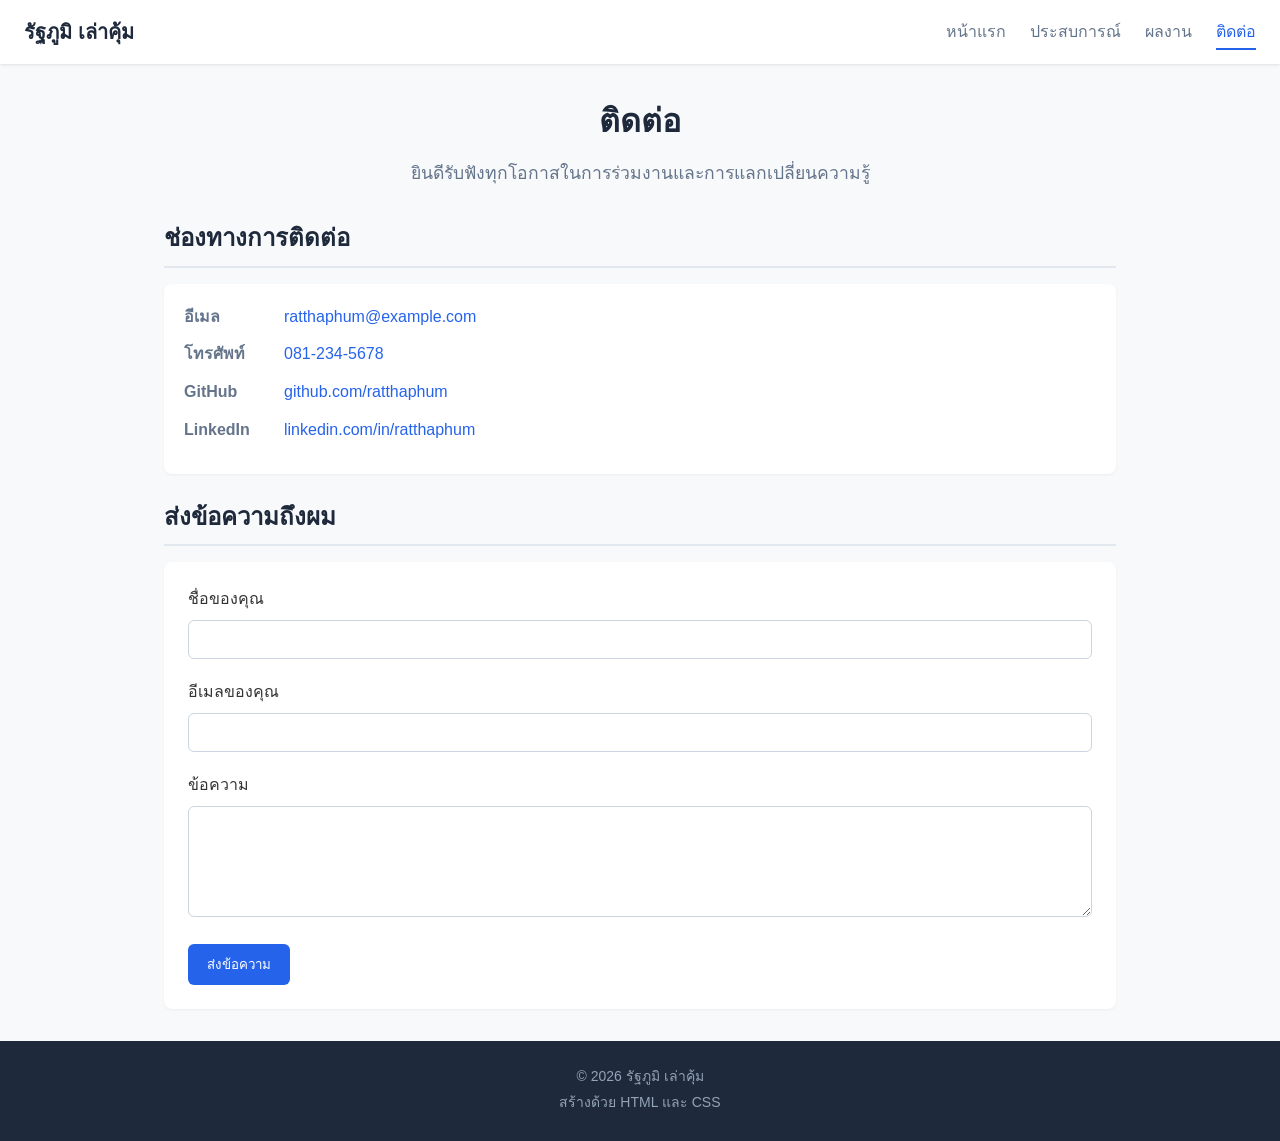
==== contact.html @ c4eb9b21 "Add files via upload" ====
<!DOCTYPE html>
<html lang="th">
<head>
    <meta charset="UTF-8">
    <meta name="viewport" content="width=device-width, initial-scale=1.0">
    <title>ติดต่อ | รัฐภูมิ เล่าคุ้ม</title>
    <link rel="stylesheet" href="style.css">
</head>
<body>

    <!-- แถบเมนูด้านบน -->
    <header class="site-header">
        <a href="index.html" class="logo">รัฐภูมิ เล่าคุ้ม</a>
        <nav class="site-nav">
            <ul>
                <li><a href="index.html">หน้าแรก</a></li>
                <li><a href="experience.html">ประสบการณ์</a></li>
                <li><a href="projects.html">ผลงาน</a></li>
                <li><a href="contact.html" class="active">ติดต่อ</a></li>
            </ul>
        </nav>
    </header>

    <!-- เนื้อหาหลัก -->
    <main>
        <section class="page-head">
            <h1>ติดต่อ</h1>
            <p class="tagline">ยินดีรับฟังทุกโอกาสในการร่วมงานและการแลกเปลี่ยนความรู้</p>
        </section>

        <!-- ช่องทางการติดต่อ -->
        <section>
            <h2>ช่องทางการติดต่อ</h2>
            <ul class="contact-list">
                <li>
                    <span class="label">อีเมล</span>
                    <a href="mailto:ratthaphum@example.com">ratthaphum@example.com</a>
                </li>
                <li>
                    <span class="label">โทรศัพท์</span>
                    <a href="tel:+66812345678">081-234-5678</a>
                </li>
                <li>
                    <span class="label">GitHub</span>
                    <a href="https://github.com" target="_blank" rel="noopener">github.com/ratthaphum</a>
                </li>
                <li>
                    <span class="label">LinkedIn</span>
                    <a href="https://linkedin.com" target="_blank" rel="noopener">linkedin.com/in/ratthaphum</a>
                </li>
            </ul>
        </section>

        <!-- ฟอร์มส่งข้อความ -->
        <section>
            <h2>ส่งข้อความถึงผม</h2>
            <form class="contact-form" action="#" method="POST">
                <div class="field">
                    <label for="name">ชื่อของคุณ</label>
                    <input type="text" id="name" name="name" required>
                </div>
                <div class="field">
                    <label for="email">อีเมลของคุณ</label>
                    <input type="email" id="email" name="email" required>
                </div>
                <div class="field">
                    <label for="message">ข้อความ</label>
                    <textarea id="message" name="message" rows="5" required></textarea>
                </div>
                <button type="submit" class="btn">ส่งข้อความ</button>
            </form>
        </section>
    </main>

    <!-- ท้ายเว็บ -->
    <footer class="site-footer">
        <p>&copy; 2026 รัฐภูมิ เล่าคุ้ม</p>
        <p>สร้างด้วย HTML และ CSS</p>
    </footer>

</body>
</html>
---- style.css ----
/* ==========================================================================
   1. Reset & General Styles (การตั้งค่าพื้นฐาน)
   ========================================================================== */
* {
    margin: 0;
    padding: 0;
    box-sizing: border-box;
}

body {
    font-family: 'Sarabun', 'Segoe UI', Tahoma, Geneva, Verdana, sans-serif;
    line-height: 1.6;
    color: #333333;
    background-color: #f8f9fa;
    display: flex;
    flex-direction: column;
    min-height: 100vh;
}

main {
    flex: 1;
    max-width: 1000px;
    width: 100%;
    margin: 0 auto;
    padding: 2rem 1.5rem;
}

h1, h2, h3 {
    color: #1e293b;
    margin-bottom: 0.75rem;
}

h1 { font-size: 2rem; }
h2 { font-size: 1.5rem; margin-top: 1.5rem; border-bottom: 2px solid #e2e8f0; padding-bottom: 0.5rem; }
h3 { font-size: 1.2rem; }

p {
    margin-bottom: 1rem;
}

a {
    color: #2563eb;
    text-decoration: none;
    transition: color 0.2s ease;
}

a:hover {
    color: #1d4ed8;
}

/* ==========================================================================
   2. Header & Navigation (แถบเมนูบน)
   ========================================================================== */
.site-header {
    background-color: #ffffff;
    box-shadow: 0 1px 3px rgba(0, 0, 0, 0.1);
    padding: 1rem 1.5rem;
    display: flex;
    justify-content: space-between;
    align-items: center;
    position: sticky;
    top: 0;
    z-index: 100;
}

.logo {
    font-size: 1.25rem;
    font-weight: bold;
    color: #1e293b;
}

.site-nav ul {
    display: flex;
    list-style: none;
    gap: 1.5rem;
}

.site-nav a {
    color: #64748b;
    font-weight: 500;
    padding: 0.5rem 0;
}

.site-nav a:hover,
.site-nav a.active {
    color: #2563eb;
    border-bottom: 2px solid #2563eb;
}

/* ==========================================================================
   3. Components (ส่วนประกอบย่อย)
   ========================================================================== */
/* ปุ่มกด */
.btn {
    display: inline-block;
    background-color: #2563eb;
    color: #ffffff;
    padding: 0.6rem 1.2rem;
    border-radius: 6px;
    font-weight: 500;
    border: none;
    cursor: pointer;
    transition: background-color 0.2s ease;
}

.btn:hover {
    background-color: #1d4ed8;
    color: #ffffff;
}

/* หัวข้อหน้าเพจ */
.page-head {
    text-align: center;
    margin-bottom: 2rem;
}

.tagline {
    color: #64748b;
    font-size: 1.1rem;
}

/* ==========================================================================
   4. Index Page (หน้าแรก)
   ========================================================================== */
.hero {
    display: flex;
    align-items: center;
    gap: 2rem;
    padding: 2rem 0;
}

.avatar {
    width: 160px;
    height: 160px;
    border-radius: 50%;
    object-fit: cover;
    box-shadow: 0 4px 6px -1px rgba(0, 0, 0, 0.1);
}

.hero-text {
    flex: 1;
}

.two-col {
    display: grid;
    grid-template-columns: 1fr 1fr;
    gap: 2rem;
    margin-top: 1rem;
}

.col {
    background-color: #ffffff;
    padding: 1.5rem;
    border-radius: 8px;
    box-shadow: 0 1px 3px rgba(0, 0, 0, 0.05);
}

.col ul {
    padding-left: 1.2rem;
}

.col li {
    margin-bottom: 0.5rem;
}

.skill-grid {
    display: grid;
    grid-template-columns: repeat(auto-fit, minmax(200px, 1fr));
    gap: 1.5rem;
    margin-top: 1rem;
}

.skill-card {
    background-color: #ffffff;
    padding: 1.25rem;
    border-radius: 8px;
    border: 1px solid #e2e8f0;
}

.skill-card h3 {
    color: #2563eb;
}

/* ==========================================================================
   5. Experience Page (หน้าประสบการณ์)
   ========================================================================== */
.timeline {
    margin-top: 1rem;
}

.timeline-item {
    background-color: #ffffff;
    padding: 1.25rem;
    border-left: 4px solid #2563eb;
    margin-bottom: 1rem;
    border-radius: 0 8px 8px 0;
    box-shadow: 0 1px 3px rgba(0, 0, 0, 0.05);
}

.period {
    display: inline-block;
    font-size: 0.875rem;
    color: #64748b;
    margin-bottom: 0.25rem;
}

.grade-table {
    width: 100%;
    border-collapse: collapse;
    margin-top: 1rem;
    background-color: #ffffff;
    border-radius: 8px;
    overflow: hidden;
    box-shadow: 0 1px 3px rgba(0, 0, 0, 0.05);
}

.grade-table caption {
    text-align: left;
    font-weight: bold;
    margin-bottom: 0.5rem;
    color: #64748b;
}

.grade-table th,
.grade-table td {
    padding: 0.75rem 1rem;
    text-align: left;
    border-bottom: 1px solid #e2e8f0;
}

.grade-table th {
    background-color: #f1f5f9;
    color: #1e293b;
}

/* ==========================================================================
   6. Projects Page (หน้าผลงาน)
   ========================================================================== */
.project-grid {
    display: grid;
    grid-template-columns: repeat(auto-fit, minmax(280px, 1fr));
    gap: 1.5rem;
    margin-top: 1rem;
}

.project-card {
    background-color: #ffffff;
    border-radius: 8px;
    overflow: hidden;
    box-shadow: 0 1px 3px rgba(0, 0, 0, 0.05);
    border: 1px solid #e2e8f0;
    display: flex;
    flex-direction: column;
}

.project-card img {
    width: 100%;
    height: 180px;
    object-fit: cover;
}

.project-body {
    padding: 1.25rem;
    display: flex;
    flex-direction: column;
    flex: 1;
}

.tech-list {
    display: flex;
    flex-wrap: wrap;
    gap: 0.5rem;
    list-style: none;
    margin: 1rem 0;
}

.tech-list li {
    background-color: #eff6ff;
    color: #1d4ed8;
    padding: 0.2rem 0.6rem;
    border-radius: 4px;
    font-size: 0.8rem;
    font-weight: 500;
}

.project-links {
    margin-top: auto;
}

/* ==========================================================================
   7. Contact Page (หน้าติดต่อ)
   ========================================================================== */
.contact-list {
    list-style: none;
    margin-top: 1rem;
    background-color: #ffffff;
    padding: 1.25rem;
    border-radius: 8px;
    box-shadow: 0 1px 3px rgba(0, 0, 0, 0.05);
}

.contact-list li {
    display: flex;
    margin-bottom: 0.75rem;
}

.contact-list .label {
    width: 100px;
    font-weight: bold;
    color: #64748b;
}

.contact-form {
    background-color: #ffffff;
    padding: 1.5rem;
    border-radius: 8px;
    margin-top: 1rem;
    box-shadow: 0 1px 3px rgba(0, 0, 0, 0.05);
}

.field {
    margin-bottom: 1.25rem;
}

.field label {
    display: block;
    margin-bottom: 0.5rem;
    font-weight: 500;
}

.field input,
.field textarea {
    width: 100%;
    padding: 0.6rem;
    border: 1px solid #cbd5e1;
    border-radius: 6px;
    font-family: inherit;
    font-size: 1rem;
}

.field input:focus,
.field textarea:focus {
    outline: none;
    border-color: #2563eb;
    box-shadow: 0 0 0 3px rgba(37, 99, 235, 0.1);
}

/* ==========================================================================
   8. Footer (ส่วนท้ายเว็บ)
   ========================================================================== */
.site-footer {
    background-color: #1e293b;
    color: #94a3b8;
    text-align: center;
    padding: 1.5rem;
    margin-top: auto;
    font-size: 0.875rem;
}

.site-footer p {
    margin-bottom: 0.25rem;
}

/* ==========================================================================
   9. Responsive Design (รองรับมือถือและหน้าจอเล็ก)
   ========================================================================== */
@media (max-width: 768px) {
    .site-header {
        flex-direction: column;
        gap: 1rem;
    }

    .hero {
        flex-direction: column;
        text-align: center;
    }

    .two-col {
        grid-template-columns: 1fr;
    }
}
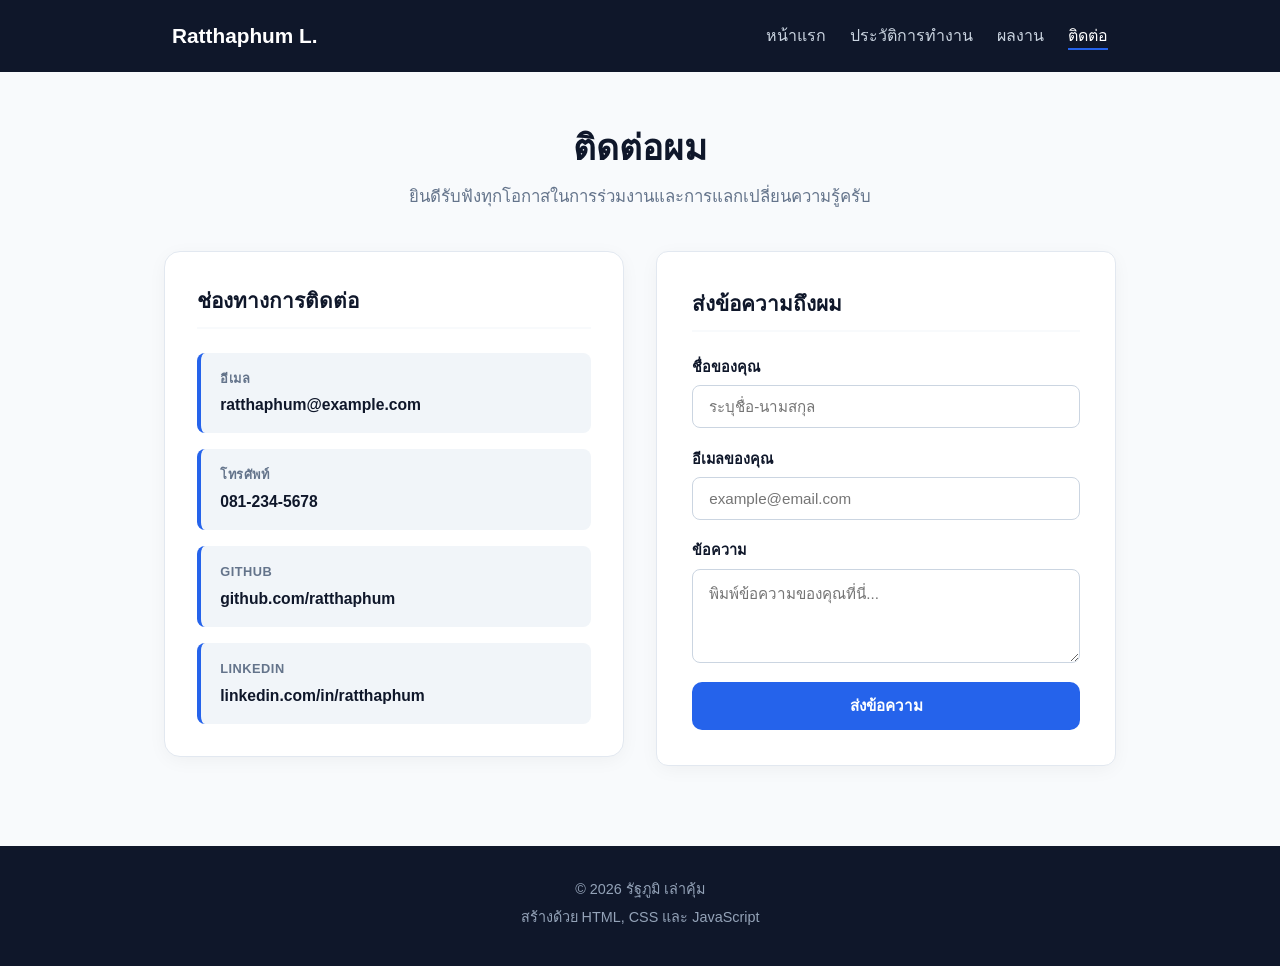
==== commit 1b5dc532: "Add files via upload" ====
--- a/contact.html
+++ b/contact.html
@@ -3,80 +3,88 @@
 <head>
     <meta charset="UTF-8">
     <meta name="viewport" content="width=device-width, initial-scale=1.0">
-    <title>ติดต่อ | รัฐภูมิ เล่าคุ้ม</title>
+    <title>ติดต่อ - รัฐภูมิ เล่าคุ้ม</title>
+    <!-- **บรรทัดนี้สำคัญมาก ห้ามขาดครับ** -->
     <link rel="stylesheet" href="style.css">
 </head>
 <body>
-
-    <!-- แถบเมนูด้านบน -->
     <header class="site-header">
-        <a href="index.html" class="logo">รัฐภูมิ เล่าคุ้ม</a>
-        <nav class="site-nav">
-            <ul>
-                <li><a href="index.html">หน้าแรก</a></li>
-                <li><a href="experience.html">ประสบการณ์</a></li>
-                <li><a href="projects.html">ผลงาน</a></li>
-                <li><a href="contact.html" class="active">ติดต่อ</a></li>
-            </ul>
-        </nav>
+        <div class="header-container">
+            <span class="site-title">Ratthaphum L.</span>
+            <nav class="site-nav">
+                <ul>
+                    <li><a href="index.html">หน้าแรก</a></li>
+                    <li><a href="experience.html">ประวัติการทำงาน</a></li>
+                    <li><a href="projects.html">ผลงาน</a></li>
+                    <li><a href="contact.html" class="active">ติดต่อ</a></li>
+                </ul>
+            </nav>
+        </div>
     </header>
 
-    <!-- เนื้อหาหลัก -->
     <main>
-        <section class="page-head">
-            <h1>ติดต่อ</h1>
-            <p class="tagline">ยินดีรับฟังทุกโอกาสในการร่วมงานและการแลกเปลี่ยนความรู้</p>
+        <section class="contact-header text-center">
+            <h1>ติดต่อผม</h1>
+            <p class="subtitle">ยินดีรับฟังทุกโอกาสในการร่วมงานและการแลกเปลี่ยนความรู้ครับ</p>
         </section>
 
-        <!-- ช่องทางการติดต่อ -->
-        <section>
-            <h2>ช่องทางการติดต่อ</h2>
-            <ul class="contact-list">
-                <li>
-                    <span class="label">อีเมล</span>
-                    <a href="mailto:ratthaphum@example.com">ratthaphum@example.com</a>
-                </li>
-                <li>
-                    <span class="label">โทรศัพท์</span>
-                    <a href="tel:+66812345678">081-234-5678</a>
-                </li>
-                <li>
-                    <span class="label">GitHub</span>
-                    <a href="https://github.com" target="_blank" rel="noopener">github.com/ratthaphum</a>
-                </li>
-                <li>
-                    <span class="label">LinkedIn</span>
-                    <a href="https://linkedin.com" target="_blank" rel="noopener">linkedin.com/in/ratthaphum</a>
-                </li>
-            </ul>
-        </section>
+        <!-- โครงสร้างการ์ดติดต่อ 2 คอลัมน์ -->
+        <div class="contact-grid">
+            
+            <!-- ฝั่งซ้าย: ช่องทางติดต่อ -->
+            <div class="contact-card info-card">
+                <h2>ช่องทางการติดต่อ</h2>
+                <div class="contact-list">
+                    <div class="contact-item">
+                        <span class="contact-label">อีเมล</span>
+                        <a href="mailto:ratthaphum@example.com" class="contact-value">ratthaphum@example.com</a>
+                    </div>
+                    <div class="contact-item">
+                        <span class="contact-label">โทรศัพท์</span>
+                        <a href="tel:0812345678" class="contact-value">081-234-5678</a>
+                    </div>
+                    <div class="contact-item">
+                        <span class="contact-label">GitHub</span>
+                        <a href="https://github.com/ratthaphum" target="_blank" class="contact-value">github.com/ratthaphum</a>
+                    </div>
+                    <div class="contact-item">
+                        <span class="contact-label">LinkedIn</span>
+                        <a href="https://linkedin.com/in/ratthaphum" target="_blank" class="contact-value">linkedin.com/in/ratthaphum</a>
+                    </div>
+                </div>
+            </div>
 
-        <!-- ฟอร์มส่งข้อความ -->
-        <section>
-            <h2>ส่งข้อความถึงผม</h2>
-            <form class="contact-form" action="#" method="POST">
-                <div class="field">
-                    <label for="name">ชื่อของคุณ</label>
-                    <input type="text" id="name" name="name" required>
-                </div>
-                <div class="field">
-                    <label for="email">อีเมลของคุณ</label>
-                    <input type="email" id="email" name="email" required>
-                </div>
-                <div class="field">
-                    <label for="message">ข้อความ</label>
-                    <textarea id="message" name="message" rows="5" required></textarea>
-                </div>
-                <button type="submit" class="btn">ส่งข้อความ</button>
-            </form>
-        </section>
+            <!-- ฝั่งขวา: ฟอร์มส่งข้อความ -->
+            <div class="contact-card form-card">
+                <h2>ส่งข้อความถึงผม</h2>
+                <form action="#" method="POST" class="contact-form">
+                    <div class="form-group">
+                        <label for="name">ชื่อของคุณ</label>
+                        <input type="text" id="name" name="name" placeholder="ระบุชื่อ-นามสกุล" required>
+                    </div>
+                    
+                    <div class="form-group">
+                        <label for="email">อีเมลของคุณ</label>
+                        <input type="email" id="email" name="email" placeholder="example@email.com" required>
+                    </div>
+                    
+                    <div class="form-group">
+                        <label for="message">ข้อความ</label>
+                        <textarea id="message" name="message" rows="4" placeholder="พิมพ์ข้อความของคุณที่นี่..." required></textarea>
+                    </div>
+                    
+                    <button type="submit" class="btn btn-full">ส่งข้อความ</button>
+                </form>
+            </div>
+
+        </div>
     </main>
 
-    <!-- ท้ายเว็บ -->
     <footer class="site-footer">
         <p>&copy; 2026 รัฐภูมิ เล่าคุ้ม</p>
-        <p>สร้างด้วย HTML และ CSS</p>
+        <p>สร้างด้วย HTML, CSS และ JavaScript</p>
     </footer>
 
+    <script src="script.js"></script>
 </body>
 </html>
--- a/style.css
+++ b/style.css
@@ -1,6 +1,20 @@
 /* ==========================================================================
-   1. Reset & General Styles (การตั้งค่าพื้นฐาน)
+   Global Variables & Reset
    ========================================================================== */
+:root {
+    --primary-color: #0f172a;
+    --accent-color: #2563eb;
+    --accent-hover: #1d4ed8;
+    --bg-color: #f8fafc;
+    --card-bg: #ffffff;
+    --text-main: #1e293b;
+    --text-muted: #64748b;
+    --border-color: #e2e8f0;
+    --radius: 12px;
+    --shadow: 0 4px 20px -2px rgba(0, 0, 0, 0.05);
+    --transition: all 0.25s ease;
+}
+
 * {
     margin: 0;
     padding: 0;
@@ -8,65 +22,36 @@
 }
 
 body {
-    font-family: 'Sarabun', 'Segoe UI', Tahoma, Geneva, Verdana, sans-serif;
+    font-family: 'Sarabun', -apple-system, BlinkMacSystemFont, "Segoe UI", Roboto, sans-serif;
+    background-color: var(--bg-color);
+    color: var(--text-main);
     line-height: 1.6;
-    color: #333333;
-    background-color: #f8f9fa;
-    display: flex;
-    flex-direction: column;
-    min-height: 100vh;
-}
-
-main {
-    flex: 1;
-    max-width: 1000px;
-    width: 100%;
-    margin: 0 auto;
-    padding: 2rem 1.5rem;
-}
-
-h1, h2, h3 {
-    color: #1e293b;
-    margin-bottom: 0.75rem;
-}
-
-h1 { font-size: 2rem; }
-h2 { font-size: 1.5rem; margin-top: 1.5rem; border-bottom: 2px solid #e2e8f0; padding-bottom: 0.5rem; }
-h3 { font-size: 1.2rem; }
-
-p {
-    margin-bottom: 1rem;
-}
-
-a {
-    color: #2563eb;
-    text-decoration: none;
-    transition: color 0.2s ease;
-}
-
-a:hover {
-    color: #1d4ed8;
 }
 
 /* ==========================================================================
-   2. Header & Navigation (แถบเมนูบน)
+   Header & Navigation
    ========================================================================== */
 .site-header {
-    background-color: #ffffff;
-    box-shadow: 0 1px 3px rgba(0, 0, 0, 0.1);
-    padding: 1rem 1.5rem;
-    display: flex;
-    justify-content: space-between;
-    align-items: center;
+    background-color: var(--primary-color);
+    color: #ffffff;
     position: sticky;
     top: 0;
     z-index: 100;
 }
 
-.logo {
-    font-size: 1.25rem;
-    font-weight: bold;
-    color: #1e293b;
+.header-container {
+    max-width: 1000px;
+    margin: 0 auto;
+    padding: 1.2rem 2rem;
+    display: flex;
+    justify-content: space-between;
+    align-items: center;
+}
+
+.site-title {
+    font-size: 1.3rem;
+    font-weight: 700;
+    color: #ffffff;
 }
 
 .site-nav ul {
@@ -76,306 +61,645 @@
 }
 
 .site-nav a {
-    color: #64748b;
+    color: #cbd5e1;
+    text-decoration: none;
     font-weight: 500;
-    padding: 0.5rem 0;
+    transition: var(--transition);
 }
 
 .site-nav a:hover,
 .site-nav a.active {
-    color: #2563eb;
-    border-bottom: 2px solid #2563eb;
+    color: #ffffff;
+    border-bottom: 2px solid var(--accent-color);
+    padding-bottom: 4px;
 }
 
 /* ==========================================================================
-   3. Components (ส่วนประกอบย่อย)
+   Main Layout & Components
    ========================================================================== */
-/* ปุ่มกด */
-.btn {
-    display: inline-block;
-    background-color: #2563eb;
-    color: #ffffff;
-    padding: 0.6rem 1.2rem;
-    border-radius: 6px;
-    font-weight: 500;
-    border: none;
-    cursor: pointer;
-    transition: background-color 0.2s ease;
-}
-
-.btn:hover {
-    background-color: #1d4ed8;
-    color: #ffffff;
-}
-
-/* หัวข้อหน้าเพจ */
-.page-head {
+main {
+    max-width: 1000px;
+    margin: 3rem auto;
+    padding: 0 1.5rem;
+}
+
+.text-center {
     text-align: center;
-    margin-bottom: 2rem;
-}
-
-.tagline {
-    color: #64748b;
-    font-size: 1.1rem;
-}
-
-/* ==========================================================================
-   4. Index Page (หน้าแรก)
-   ========================================================================== */
-.hero {
-    display: flex;
-    align-items: center;
-    gap: 2rem;
-    padding: 2rem 0;
-}
-
-.avatar {
-    width: 160px;
-    height: 160px;
-    border-radius: 50%;
-    object-fit: cover;
-    box-shadow: 0 4px 6px -1px rgba(0, 0, 0, 0.1);
-}
-
-.hero-text {
-    flex: 1;
-}
-
-.two-col {
+}
+
+h1 {
+    font-size: 2.2rem;
+    color: var(--primary-color);
+    margin-bottom: 0.5rem;
+}
+
+.subtitle {
+    color: var(--text-muted);
+    font-size: 1.05rem;
+    margin-bottom: 2.5rem;
+}
+
+/* Contact Grid Layout (2 Columns) */
+.contact-grid {
     display: grid;
     grid-template-columns: 1fr 1fr;
     gap: 2rem;
-    margin-top: 1rem;
-}
-
-.col {
+    align-items: start;
+}
+
+.contact-card {
+    background: var(--card-bg);
+    padding: 2.2rem;
+    border-radius: var(--radius);
+    box-shadow: var(--shadow);
+    border: 1px solid var(--border-color);
+}
+
+.contact-card h2 {
+    font-size: 1.3rem;
+    margin-bottom: 1.5rem;
+    padding-bottom: 0.6rem;
+    border-bottom: 2px solid var(--bg-color);
+    color: var(--primary-color);
+}
+
+/* Contact Info Items */
+.contact-list {
+    display: flex;
+    flex-direction: column;
+    gap: 1rem;
+}
+
+.contact-item {
+    display: flex;
+    flex-direction: column;
+    background-color: #f1f5f9;
+    padding: 1rem 1.2rem;
+    border-radius: 8px;
+    border-left: 4px solid var(--accent-color);
+}
+
+.contact-label {
+    font-size: 0.8rem;
+    font-weight: 700;
+    color: var(--text-muted);
+    text-transform: uppercase;
+    letter-spacing: 0.5px;
+}
+
+.contact-value {
+    color: var(--primary-color);
+    font-weight: 600;
+    text-decoration: none;
+    font-size: 0.98rem;
+    margin-top: 0.2rem;
+    transition: var(--transition);
+}
+
+.contact-value:hover {
+    color: var(--accent-color);
+}
+
+/* Form Controls */
+.contact-form {
+    display: flex;
+    flex-direction: column;
+    gap: 1.2rem;
+}
+
+.form-group {
+    display: flex;
+    flex-direction: column;
+    gap: 0.4rem;
+}
+
+.form-group label {
+    font-weight: 600;
+    font-size: 0.9rem;
+    color: var(--primary-color);
+}
+
+.form-group input,
+.form-group textarea {
+    width: 100%;
+    padding: 0.75rem 1rem;
+    border: 1px solid #cbd5e1;
+    border-radius: 8px;
+    font-family: inherit;
+    font-size: 0.95rem;
+    transition: var(--transition);
+    outline: none;
     background-color: #ffffff;
-    padding: 1.5rem;
+}
+
+.form-group input:focus,
+.form-group textarea:focus {
+    border-color: var(--accent-color);
+    box-shadow: 0 0 0 3px rgba(37, 99, 235, 0.15);
+}
+
+/* Buttons */
+.btn {
+    background-color: var(--accent-color);
+    color: #ffffff;
+    padding: 0.85rem 1.5rem;
     border-radius: 8px;
-    box-shadow: 0 1px 3px rgba(0, 0, 0, 0.05);
-}
-
-.col ul {
-    padding-left: 1.2rem;
-}
-
-.col li {
-    margin-bottom: 0.5rem;
-}
-
-.skill-grid {
-    display: grid;
-    grid-template-columns: repeat(auto-fit, minmax(200px, 1fr));
-    gap: 1.5rem;
-    margin-top: 1rem;
-}
-
-.skill-card {
-    background-color: #ffffff;
-    padding: 1.25rem;
-    border-radius: 8px;
-    border: 1px solid #e2e8f0;
-}
-
-.skill-card h3 {
-    color: #2563eb;
-}
-
-/* ==========================================================================
-   5. Experience Page (หน้าประสบการณ์)
-   ========================================================================== */
-.timeline {
-    margin-top: 1rem;
-}
-
-.timeline-item {
-    background-color: #ffffff;
-    padding: 1.25rem;
-    border-left: 4px solid #2563eb;
-    margin-bottom: 1rem;
-    border-radius: 0 8px 8px 0;
-    box-shadow: 0 1px 3px rgba(0, 0, 0, 0.05);
-}
-
-.period {
-    display: inline-block;
-    font-size: 0.875rem;
-    color: #64748b;
-    margin-bottom: 0.25rem;
-}
-
-.grade-table {
-    width: 100%;
-    border-collapse: collapse;
-    margin-top: 1rem;
-    background-color: #ffffff;
-    border-radius: 8px;
-    overflow: hidden;
-    box-shadow: 0 1px 3px rgba(0, 0, 0, 0.05);
-}
-
-.grade-table caption {
-    text-align: left;
-    font-weight: bold;
-    margin-bottom: 0.5rem;
-    color: #64748b;
-}
-
-.grade-table th,
-.grade-table td {
-    padding: 0.75rem 1rem;
-    text-align: left;
-    border-bottom: 1px solid #e2e8f0;
-}
-
-.grade-table th {
-    background-color: #f1f5f9;
-    color: #1e293b;
-}
-
-/* ==========================================================================
-   6. Projects Page (หน้าผลงาน)
-   ========================================================================== */
-.project-grid {
-    display: grid;
-    grid-template-columns: repeat(auto-fit, minmax(280px, 1fr));
-    gap: 1.5rem;
-    margin-top: 1rem;
-}
-
-.project-card {
-    background-color: #ffffff;
-    border-radius: 8px;
-    overflow: hidden;
-    box-shadow: 0 1px 3px rgba(0, 0, 0, 0.05);
-    border: 1px solid #e2e8f0;
-    display: flex;
-    flex-direction: column;
-}
-
-.project-card img {
-    width: 100%;
-    height: 180px;
-    object-fit: cover;
-}
-
-.project-body {
-    padding: 1.25rem;
-    display: flex;
-    flex-direction: column;
-    flex: 1;
-}
-
-.tech-list {
-    display: flex;
-    flex-wrap: wrap;
-    gap: 0.5rem;
-    list-style: none;
-    margin: 1rem 0;
-}
-
-.tech-list li {
-    background-color: #eff6ff;
-    color: #1d4ed8;
-    padding: 0.2rem 0.6rem;
-    border-radius: 4px;
-    font-size: 0.8rem;
-    font-weight: 500;
-}
-
-.project-links {
-    margin-top: auto;
-}
-
-/* ==========================================================================
-   7. Contact Page (หน้าติดต่อ)
-   ========================================================================== */
-.contact-list {
-    list-style: none;
-    margin-top: 1rem;
-    background-color: #ffffff;
-    padding: 1.25rem;
-    border-radius: 8px;
-    box-shadow: 0 1px 3px rgba(0, 0, 0, 0.05);
-}
-
-.contact-list li {
-    display: flex;
-    margin-bottom: 0.75rem;
-}
-
-.contact-list .label {
-    width: 100px;
-    font-weight: bold;
-    color: #64748b;
-}
-
-.contact-form {
-    background-color: #ffffff;
-    padding: 1.5rem;
-    border-radius: 8px;
-    margin-top: 1rem;
-    box-shadow: 0 1px 3px rgba(0, 0, 0, 0.05);
-}
-
-.field {
-    margin-bottom: 1.25rem;
-}
-
-.field label {
-    display: block;
-    margin-bottom: 0.5rem;
-    font-weight: 500;
-}
-
-.field input,
-.field textarea {
-    width: 100%;
-    padding: 0.6rem;
-    border: 1px solid #cbd5e1;
-    border-radius: 6px;
-    font-family: inherit;
+    font-weight: 600;
+    border: none;
+    cursor: pointer;
+    transition: var(--transition);
     font-size: 1rem;
 }
 
-.field input:focus,
-.field textarea:focus {
-    outline: none;
-    border-color: #2563eb;
-    box-shadow: 0 0 0 3px rgba(37, 99, 235, 0.1);
-}
-
-/* ==========================================================================
-   8. Footer (ส่วนท้ายเว็บ)
-   ========================================================================== */
+.btn:hover {
+    background-color: var(--accent-hover);
+}
+
+.btn-full {
+    width: 100%;
+}
+
+/* Footer */
 .site-footer {
-    background-color: #1e293b;
+    text-align: center;
+    padding: 2rem 1rem;
+    background-color: var(--primary-color);
     color: #94a3b8;
-    text-align: center;
-    padding: 1.5rem;
-    margin-top: auto;
-    font-size: 0.875rem;
+    margin-top: 5rem;
+    font-size: 0.9rem;
 }
 
 .site-footer p {
-    margin-bottom: 0.25rem;
-}
-
-/* ==========================================================================
-   9. Responsive Design (รองรับมือถือและหน้าจอเล็ก)
-   ========================================================================== */
+    margin-bottom: 0.3rem;
+}
+
+/* Responsive Support */
 @media (max-width: 768px) {
-    .site-header {
+    .header-container {
         flex-direction: column;
         gap: 1rem;
     }
 
-    .hero {
+    .contact-grid {
+        grid-template-columns: 1fr;
+    }
+}
+/* ==========================================================================
+   Projects Page Styling (Clean Card Layout)
+   ========================================================================== */
+.page-header {
+    margin-bottom: 2rem;
+}
+
+.projects-container {
+    max-width: 800px;
+    margin: 0 auto;
+}
+
+.section-title {
+    font-size: 1.3rem;
+    font-weight: 700;
+    color: var(--primary-color);
+    margin-bottom: 1.2rem;
+}
+
+/* การ์ดผลงานทรงโค้นมน มีเงา นวลตา */
+.project-card {
+    background: #ffffff;
+    border-radius: 16px;
+    padding: 1.8rem;
+    box-shadow: 0 4px 20px -2px rgba(0, 0, 0, 0.05);
+    border: 1px solid #e2e8f0;
+    transition: transform 0.25s ease, box-shadow 0.25s ease;
+}
+
+.project-card:hover {
+    transform: translateY(-3px);
+    box-shadow: 0 10px 25px -3px rgba(0, 0, 0, 0.08);
+}
+
+/* จัดสัดส่วนรูปภาพ */
+.project-image-wrapper {
+    width: 100%;
+    max-height: 420px;
+    overflow: hidden;
+    border-radius: 12px;
+    margin-bottom: 1.5rem;
+}
+
+.project-image-wrapper img {
+    width: 100%;
+    height: 100%;
+    object-fit: cover;
+    display: block;
+}
+
+/* เนื้อหาใต้รูป */
+.project-content h3 {
+    font-size: 1.25rem;
+    font-weight: 700;
+    color: #0f172a;
+    margin-bottom: 0.6rem;
+}
+
+.project-content p {
+    color: #475569;
+    font-size: 0.98rem;
+    line-height: 1.6;
+    margin-bottom: 0;
+}
+/* ==========================================================================
+   Projects Page Modern Card Design
+   ========================================================================== */
+.projects-wrapper {
+    max-width: 850px;
+    margin: 0 auto;
+}
+
+.section-title {
+    font-size: 1.25rem;
+    font-weight: 700;
+    color: var(--primary-color);
+    margin-bottom: 1.2rem;
+}
+
+/* การ์ดผลงานสไตล์เดียวกับหน้าติดต่อ */
+.project-card {
+    background: #ffffff;
+    border-radius: 16px;
+    padding: 1.8rem;
+    box-shadow: 0 4px 20px -2px rgba(0, 0, 0, 0.05);
+    border: 1px solid #e2e8f0;
+    display: flex;
+    flex-direction: column;
+    gap: 1.2rem;
+    transition: transform 0.25s ease, box-shadow 0.25s ease;
+}
+
+.project-card:hover {
+    transform: translateY(-3px);
+    box-shadow: 0 10px 25px -3px rgba(0, 0, 0, 0.08);
+}
+
+/* จัดส่วนแสดงรูปภาพให้คมชัดและขอบโค้งมน */
+.project-image-box {
+    width: 100%;
+    height: 320px;
+    border-radius: 12px;
+    overflow: hidden;
+    background-color: #f1f5f9;
+}
+
+.project-image-box img {
+    width: 100%;
+    height: 100%;
+    object-fit: cover;
+    display: block;
+}
+
+/* แท็กหมวดหมู่ผลงาน */
+.project-tags {
+    display: flex;
+    gap: 0.5rem;
+    margin-bottom: 0.6rem;
+}
+
+.tag {
+    background-color: #eff6ff;
+    color: #2563eb;
+    font-size: 0.78rem;
+    font-weight: 600;
+    padding: 0.3rem 0.75rem;
+    border-radius: 20px;
+}
+
+.project-title {
+    font-size: 1.3rem;
+    font-weight: 700;
+    color: #0f172a;
+    margin-bottom: 0.6rem;
+}
+
+.project-desc {
+    color: #475569;
+    font-size: 0.98rem;
+    line-height: 1.6;
+}
+/* ==========================================================================
+   Projects Grid Layout
+   ========================================================================== */
+.projects-wrapper {
+    max-width: 1000px;
+    margin: 0 auto;
+}
+
+/* จัดเลย์เอาต์การ์ดเป็น 2 คอลัมน์ */
+.projects-grid {
+    display: grid;
+    grid-template-columns: repeat(2, 1fr);
+    gap: 1.8rem;
+}
+
+.project-card {
+    background: #ffffff;
+    border-radius: 16px;
+    padding: 1.5rem;
+    box-shadow: 0 4px 20px -2px rgba(0, 0, 0, 0.05);
+    border: 1px solid #e2e8f0;
+    display: flex;
+    flex-direction: column;
+    justify-content: space-between;
+    transition: transform 0.25s ease, box-shadow 0.25s ease;
+}
+
+.project-card:hover {
+    transform: translateY(-4px);
+    box-shadow: 0 12px 25px -3px rgba(0, 0, 0, 0.08);
+}
+
+.project-image-box {
+    width: 100%;
+    height: 200px; /* ปรับความสูงรูปให้พอดีกับแบบ 2 คอลัมน์ */
+    border-radius: 12px;
+    overflow: hidden;
+    background-color: #f1f5f9;
+    margin-bottom: 1rem;
+}
+
+.project-image-box img {
+    width: 100%;
+    height: 100%;
+    object-fit: cover;
+    display: block;
+}
+
+.project-tags {
+    display: flex;
+    flex-wrap: wrap;
+    gap: 0.4rem;
+    margin-bottom: 0.6rem;
+}
+
+.tag {
+    background-color: #eff6ff;
+    color: #2563eb;
+    font-size: 0.75rem;
+    font-weight: 600;
+    padding: 0.25rem 0.65rem;
+    border-radius: 20px;
+}
+
+.project-title {
+    font-size: 1.15rem;
+    font-weight: 700;
+    color: #0f172a;
+    margin-bottom: 0.5rem;
+    line-height: 1.4;
+}
+
+.project-desc {
+    color: #64748b;
+    font-size: 0.9rem;
+    line-height: 1.55;
+}
+
+/* ปรับให้แสดงผลคอลัมน์เดียวบนมือถือ */
+@media (max-width: 768px) {
+    .projects-grid {
+        grid-template-columns: 1fr;
+    }
+}
+/* ==========================================================================
+   Experience Page Styling (Card & Modern Layout)
+   ========================================================================== */
+.experience-wrapper {
+    max-width: 850px;
+    margin: 0 auto;
+    display: flex;
+    flex-direction: column;
+    gap: 1.8rem;
+}
+
+/* กรอบการ์ดสีขาวทรงโค้งมน */
+.info-card {
+    background: #ffffff;
+    border-radius: 16px;
+    padding: 2rem;
+    box-shadow: 0 4px 20px -2px rgba(0, 0, 0, 0.05);
+    border: 1px solid #e2e8f0;
+}
+
+.card-title {
+    font-size: 1.25rem;
+    font-weight: 700;
+    color: #0f172a;
+    margin-bottom: 0.4rem;
+}
+
+.card-subtitle {
+    color: #64748b;
+    font-size: 0.9rem;
+    margin-bottom: 1.2rem;
+}
+
+/* Timeline Layout สำหรับประสบการณ์ */
+.timeline {
+    display: flex;
+    flex-direction: column;
+    gap: 1.5rem;
+    margin-top: 1.2rem;
+}
+
+.timeline-item {
+    position: relative;
+    padding-left: 1.2rem;
+    border-left: 3px solid #2563eb;
+}
+
+.badge-date {
+    display: inline-block;
+    background-color: #f1f5f9;
+    color: #475569;
+    font-size: 0.8rem;
+    font-weight: 600;
+    padding: 0.2rem 0.6rem;
+    border-radius: 6px;
+    margin-bottom: 0.4rem;
+}
+
+.item-title {
+    font-size: 1.1rem;
+    font-weight: 700;
+    color: #1e293b;
+    margin-bottom: 0.3rem;
+}
+
+.item-desc {
+    color: #475569;
+    font-size: 0.95rem;
+    line-height: 1.6;
+    margin: 0;
+}
+
+/* ตารางข้อมูลการศึกษาและวิชาที่เรียน */
+.table-responsive {
+    overflow-x: auto;
+    margin-top: 1rem;
+}
+
+.custom-table {
+    width: 100%;
+    border-collapse: collapse;
+    text-align: left;
+    font-size: 0.95rem;
+}
+
+.custom-table th {
+    background-color: #f8fafc;
+    color: #475569;
+    font-weight: 600;
+    padding: 0.8rem 1rem;
+    border-bottom: 2px solid #e2e8f0;
+}
+
+.custom-table td {
+    padding: 1rem;
+    border-bottom: 1px solid #f1f5f9;
+    color: #334155;
+    vertical-align: middle;
+}
+
+.custom-table tbody tr:last-child td {
+    border-bottom: none;
+}
+
+.status-badge {
+    background-color: #dcfce7;
+    color: #166534;
+    font-size: 0.8rem;
+    font-weight: 600;
+    padding: 0.25rem 0.65rem;
+    border-radius: 20px;
+}
+/* ==========================================================================
+   Home / Hero Profile Card Styling
+   ========================================================================== */
+.profile-card {
+    max-width: 850px;
+    margin: 2rem auto;
+    background: #ffffff;
+    border-radius: 20px;
+    padding: 3rem 2.5rem;
+    box-shadow: 0 4px 25px -2px rgba(0, 0, 0, 0.05);
+    border: 1px solid #e2e8f0;
+    display: flex;
+    align-items: center;
+    gap: 3rem;
+    text-align: left;
+}
+
+/* กรอบรูปโปรไฟล์ */
+.profile-avatar-wrapper {
+    flex-shrink: 0;
+    width: 210px;
+    height: 210px;
+    border-radius: 50%;
+    overflow: hidden;
+    box-shadow: 0 8px 20px rgba(37, 99, 235, 0.15);
+    border: 4px solid #ffffff;
+    outline: 2px solid #e2e8f0;
+}
+
+.profile-avatar {
+    width: 100%;
+    height: 100%;
+    object-fit: cover;
+}
+
+/* ข้อมูลผู้ใช้งาน */
+.profile-info {
+    flex: 1;
+}
+
+.profile-tagline {
+    display: inline-block;
+    background-color: #eff6ff;
+    color: #2563eb;
+    font-size: 0.85rem;
+    font-weight: 600;
+    padding: 0.3rem 0.8rem;
+    border-radius: 20px;
+    margin-bottom: 0.8rem;
+}
+
+.profile-name {
+    font-size: 2rem;
+    font-weight: 800;
+    color: #0f172a;
+    margin-bottom: 0.8rem;
+    line-height: 1.2;
+}
+
+.profile-bio {
+    color: #475569;
+    font-size: 1rem;
+    line-height: 1.65;
+    margin-bottom: 1.8rem;
+}
+
+/* ปุ่ม Action */
+.action-buttons {
+    display: flex;
+    gap: 1rem;
+}
+
+.btn {
+    display: inline-block;
+    padding: 0.75rem 1.6rem;
+    font-size: 0.95rem;
+    font-weight: 600;
+    border-radius: 10px;
+    text-decoration: none;
+    transition: all 0.2s ease;
+}
+
+.btn-primary {
+    background-color: #2563eb;
+    color: #ffffff;
+    box-shadow: 0 4px 12px rgba(37, 99, 235, 0.25);
+}
+
+.btn-primary:hover {
+    background-color: #1d4ed8;
+    transform: translateY(-2px);
+}
+
+.btn-secondary {
+    background-color: #f1f5f9;
+    color: #334155;
+    border: 1px solid #cbd5e1;
+}
+
+.btn-secondary:hover {
+    background-color: #e2e8f0;
+    transform: translateY(-2px);
+}
+
+/* Responsive สำหรับหน้าจอมือถือ */
+@media (max-width: 768px) {
+    .profile-card {
         flex-direction: column;
         text-align: center;
+        padding: 2rem 1.5rem;
+        gap: 1.8rem;
     }
 
-    .two-col {
-        grid-template-columns: 1fr;
+    .profile-avatar-wrapper {
+        width: 160px;
+        height: 160px;
+    }
+
+    .action-buttons {
+        justify-content: center;
     }
 }
